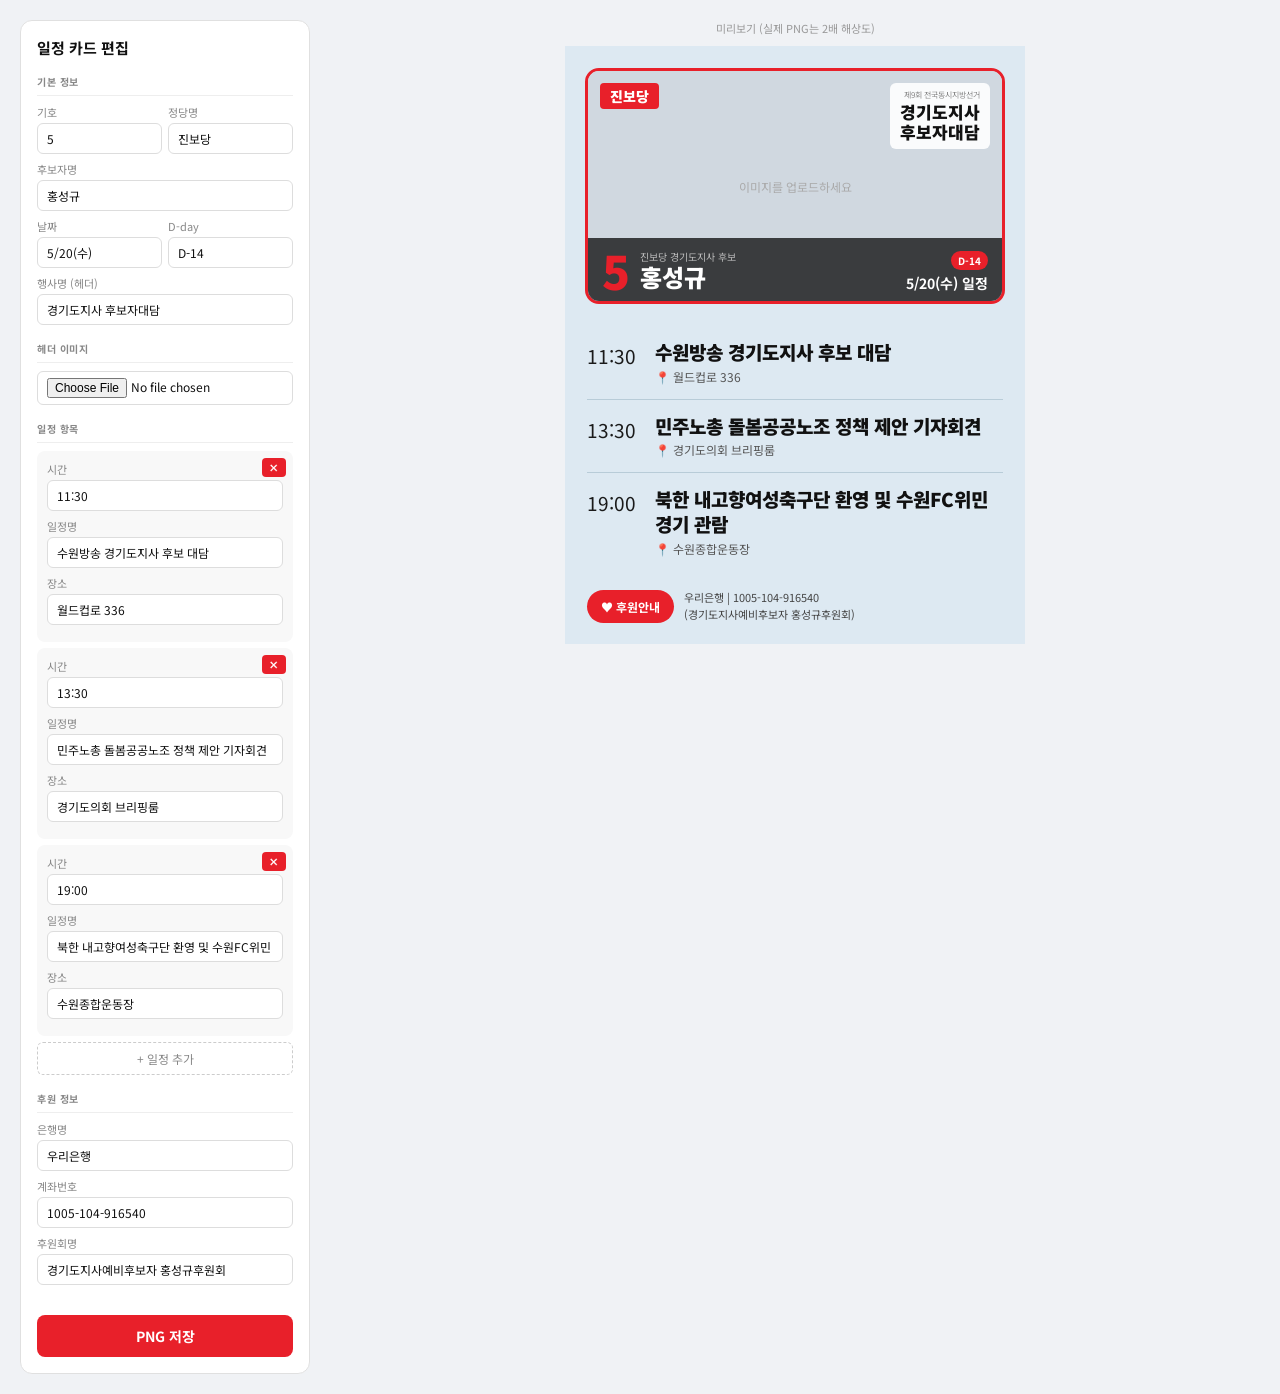
==== schedule/index.html @ 020f152f "schedule card project" ====
<!DOCTYPE html>
<html lang="ko">
<head>
  <meta charset="UTF-8">
  <meta name="viewport" content="width=device-width, initial-scale=1.0">
  <title>일정 카드 에디터</title>
  <link rel="stylesheet" href="style.css">
</head>
<body>

<div id="app">

  <!-- ── 폼 패널 ── -->
  <div id="form-panel">
    <h2>일정 카드 편집</h2>

    <div class="fsec">
      <h3>기본 정보</h3>
      <div class="row2">
        <div class="fg">
          <label>기호</label>
          <input id="f-num" type="text" value="5" oninput="updatePreview()">
        </div>
        <div class="fg">
          <label>정당명</label>
          <input id="f-pty" type="text" value="진보당" oninput="updatePreview()">
        </div>
      </div>
      <div class="fg">
        <label>후보자명</label>
        <input id="f-name" type="text" value="홍성규" oninput="updatePreview()">
      </div>
      <div class="row2">
        <div class="fg">
          <label>날짜</label>
          <input id="f-date" type="text" value="5/20(수)" oninput="updatePreview()">
        </div>
        <div class="fg">
          <label>D-day</label>
          <input id="f-dday" type="text" value="D-14" oninput="updatePreview()">
        </div>
      </div>
      <div class="fg">
        <label>행사명 (헤더)</label>
        <input id="f-evt" type="text" value="경기도지사 후보자대담" oninput="updatePreview()">
      </div>
    </div>

    <div class="fsec">
      <h3>헤더 이미지</h3>
      <div class="fg">
        <input type="file" id="f-img" accept="image/*" onchange="loadImage(this)">
      </div>
    </div>

    <div class="fsec">
      <h3>일정 항목</h3>
      <div id="schedule-inputs"></div>
      <button class="add-btn" onclick="addItem()">+ 일정 추가</button>
    </div>

    <div class="fsec">
      <h3>후원 정보</h3>
      <div class="fg">
        <label>은행명</label>
        <input id="f-bank" type="text" value="우리은행" oninput="updatePreview()">
      </div>
      <div class="fg">
        <label>계좌번호</label>
        <input id="f-acc" type="text" value="1005-104-916540" oninput="updatePreview()">
      </div>
      <div class="fg">
        <label>후원회명</label>
        <input id="f-org" type="text" value="경기도지사예비후보자 홍성규후원회" oninput="updatePreview()">
      </div>
    </div>

    <button class="export-btn" id="export-btn" onclick="exportPng()">PNG 저장</button>
  </div>

  <!-- ── 미리보기 패널 ── -->
  <div id="preview-panel">
    <p>미리보기 (실제 PNG는 2배 해상도)</p>

    <div id="schedule-card">

      <!-- 헤더 카드 -->
      <div class="header-card">
        <div class="header-wrap" id="header-wrap">
          <div class="header-placeholder" id="header-placeholder">이미지를 업로드하세요</div>
          <img id="header-img" src="" alt="후보 사진">
          <div class="party-badge" id="p-pty">진보당</div>
          <div class="event-badge">
            <div class="event-sub">제9회 전국동시지방선거</div>
            <div class="event-title" id="p-evt">경기도지사<br>후보자대담</div>
          </div>
          <div class="candidate-bar">
            <div class="candidate-number" id="p-num">5</div>
            <div class="candidate-info">
              <div class="candidate-party"><span id="p-pty2">진보당</span> 경기도지사 후보</div>
              <div class="candidate-name" id="p-name">홍성규</div>
            </div>
            <div class="date-info">
              <div><span class="d-badge" id="p-dday">D-14</span></div>
              <div class="date-text"><span id="p-date">5/20(수)</span> 일정</div>
            </div>
          </div>
        </div>
      </div>

      <!-- 일정 리스트 -->
      <div class="schedule-list" id="p-schedule"></div>

      <!-- 하단 후원 정보 -->
      <div class="card-footer">
        <span class="support-btn">♥ 후원안내</span>
        <span class="support-text" id="p-footer"></span>
      </div>

    </div>
  </div>
</div>

<script src="https://cdnjs.cloudflare.com/ajax/libs/html2canvas/1.4.1/html2canvas.min.js"></script>
<script>
  // ── 상태 ──
  const scheduleItems = [
    { time: '11:30', title: '수원방송 경기도지사 후보 대담', loc: '월드컵로 336' },
    { time: '13:30', title: '민주노총 돌봄공공노조 정책 제안 기자회견', loc: '경기도의회 브리핑룸' },
    { time: '19:00', title: '북한 내고향여성축구단 환영 및 수원FC위민 경기 관람', loc: '수원종합운동장' },
  ];

  // ── 일정 항목 폼 렌더링 ──
  function renderScheduleInputs() {
    const container = document.getElementById('schedule-inputs');
    container.innerHTML = scheduleItems.map((item, i) => `
      <div class="sif">
        <button class="remove-btn" onclick="removeItem(${i})">✕</button>
        <div class="fg">
          <label>시간</label>
          <input type="text" value="${item.time}" oninput="scheduleItems[${i}].time = this.value; updatePreview()">
        </div>
        <div class="fg">
          <label>일정명</label>
          <input type="text" value="${item.title}" oninput="scheduleItems[${i}].title = this.value; updatePreview()">
        </div>
        <div class="fg">
          <label>장소</label>
          <input type="text" value="${item.loc}" oninput="scheduleItems[${i}].loc = this.value; updatePreview()">
        </div>
      </div>
    `).join('');
  }

  function addItem() {
    scheduleItems.push({ time: '', title: '', loc: '' });
    renderScheduleInputs();
    updatePreview();
  }

  function removeItem(i) {
    scheduleItems.splice(i, 1);
    renderScheduleInputs();
    updatePreview();
  }

  // ── 미리보기 업데이트 ──
  function updatePreview() {
    const val = id => document.getElementById(id).value;

    document.getElementById('p-pty').textContent  = val('f-pty');
    document.getElementById('p-pty2').textContent = val('f-pty');
    document.getElementById('p-name').textContent = val('f-name');
    document.getElementById('p-num').textContent  = val('f-num');
    document.getElementById('p-date').textContent = val('f-date');
    document.getElementById('p-dday').textContent = val('f-dday');

    const evtWords = val('f-evt').trim().split(' ');
    const mid = Math.ceil(evtWords.length / 2);
    document.getElementById('p-evt').innerHTML =
      evtWords.slice(0, mid).join(' ') + '<br>' + evtWords.slice(mid).join(' ');

    document.getElementById('p-schedule').innerHTML = scheduleItems.map(item => `
      <div class="schedule-row">
        <div class="schedule-time">${item.time}</div>
        <div class="schedule-details">
          <div class="schedule-title">${item.title}</div>
          ${item.loc ? `<div class="schedule-location">&#x1F4CD; ${item.loc}</div>` : ''}
        </div>
      </div>
    `).join('');

    document.getElementById('p-footer').innerHTML =
      `${val('f-bank')} | ${val('f-acc')}<br>(${val('f-org')})`;
  }

  // ── 이미지 로드 ──
  function loadImage(input) {
    if (!input.files || !input.files[0]) return;
    const reader = new FileReader();
    reader.onload = e => {
      const img = document.getElementById('header-img');
      img.src = e.target.result;
      img.style.display = 'block';
      document.getElementById('header-placeholder').style.display = 'none';
    };
    reader.readAsDataURL(input.files[0]);
  }

  // ── PNG 내보내기 ──
  async function exportPng() {
    const btn = document.getElementById('export-btn');
    btn.textContent = '저장 중...';
    btn.disabled = true;

    try {
      const card = document.getElementById('schedule-card');
      const canvas = await html2canvas(card, {
        scale: 2,
        useCORS: true,
        allowTaint: true,
        backgroundColor: '#dde9f2',
      });
      const a = document.createElement('a');
      a.download = `일정카드_${document.getElementById('f-date').value || 'export'}.png`;
      a.href = canvas.toDataURL('image/png');
      a.click();
    } catch (e) {
      alert('저장 실패: ' + e.message);
    }

    btn.textContent = 'PNG 저장';
    btn.disabled = false;
  }

  // ── 초기화 ──
  renderScheduleInputs();
  updatePreview();
</script>

</body>
</html>
---- schedule/style.css ----
@import url('https://fonts.googleapis.com/css2?family=Noto+Sans+KR:wght@400;700;900&display=swap');

* {
  box-sizing: border-box;
  margin: 0;
  padding: 0;
}

body {
  font-family: 'Noto Sans KR', sans-serif;
  background: #f0f2f5;
  min-height: 100vh;
  padding: 20px;
}

/* ── 레이아웃 ── */

#app {
  display: flex;
  gap: 20px;
  align-items: flex-start;
}

/* ── 폼 패널 ── */

#form-panel {
  width: 290px;
  flex-shrink: 0;
  background: #fff;
  border: 1px solid #e0e0e0;
  border-radius: 12px;
  padding: 16px;
  font-size: 13px;
  position: sticky;
  top: 20px;
}

#form-panel h2 {
  font-size: 15px;
  font-weight: 700;
  margin-bottom: 16px;
  color: #111;
}

.fsec {
  margin-bottom: 16px;
}

.fsec h3 {
  font-size: 10px;
  font-weight: 700;
  color: #888;
  margin-bottom: 8px;
  letter-spacing: 0.6px;
  text-transform: uppercase;
  border-bottom: 1px solid #eee;
  padding-bottom: 6px;
}

.fg {
  margin-bottom: 7px;
}

.fg label {
  display: block;
  font-size: 11px;
  color: #888;
  margin-bottom: 3px;
}

.fg input {
  width: 100%;
  padding: 6px 9px;
  border: 1px solid #ddd;
  border-radius: 6px;
  font-size: 12px;
  font-family: inherit;
  color: #111;
  background: #fff;
  transition: border-color 0.15s;
}

.fg input:focus {
  outline: none;
  border-color: #e8202a;
}

.row2 {
  display: grid;
  grid-template-columns: 1fr 1fr;
  gap: 6px;
}

/* 일정 항목 폼 */

.sif {
  background: #f8f8f8;
  border-radius: 8px;
  padding: 10px;
  margin-bottom: 6px;
  position: relative;
}

.remove-btn {
  position: absolute;
  top: 7px;
  right: 7px;
  background: #e8202a;
  color: #fff;
  border: none;
  border-radius: 4px;
  padding: 2px 7px;
  font-size: 10px;
  cursor: pointer;
  font-family: inherit;
}

.add-btn {
  width: 100%;
  padding: 7px;
  background: transparent;
  border: 1px dashed #ccc;
  border-radius: 6px;
  cursor: pointer;
  font-size: 12px;
  color: #888;
  font-family: inherit;
  transition: background 0.15s;
}

.add-btn:hover {
  background: #f0f0f0;
}

.export-btn {
  width: 100%;
  padding: 11px;
  background: #e8202a;
  color: #fff;
  border: none;
  border-radius: 8px;
  font-size: 14px;
  font-weight: 700;
  cursor: pointer;
  margin-top: 14px;
  font-family: inherit;
  transition: background 0.15s;
}

.export-btn:hover {
  background: #c41a20;
}

.export-btn:disabled {
  background: #aaa;
  cursor: not-allowed;
}

/* ── 미리보기 패널 ── */

#preview-panel {
  flex: 1;
  display: flex;
  flex-direction: column;
  align-items: center;
  gap: 10px;
}

#preview-panel > p {
  font-size: 11px;
  color: #999;
}

/* ── 카드 본체 ── */

#schedule-card {
  background: #dde9f2;
  width: 460px;
  padding: 22px 20px 20px;
  font-family: 'Noto Sans KR', sans-serif;
}

/* 헤더 카드 */

.header-card {
  border: 3px solid #e8202a;
  border-radius: 14px;
  overflow: hidden;
  margin-bottom: 22px;
}

.header-wrap {
  position: relative;
  width: 100%;
  height: 230px;
  background: #ccc;
  overflow: hidden;
}

.header-wrap img {
  position: absolute;
  top: 0;
  left: 0;
  width: 100%;
  height: 100%;
  object-fit: cover;
  display: none;
}

.header-placeholder {
  width: 100%;
  height: 100%;
  background: #d0d8e0;
  display: flex;
  align-items: center;
  justify-content: center;
  color: #aaa;
  font-size: 12px;
}

.party-badge {
  position: absolute;
  top: 12px;
  left: 12px;
  background: #e8202a;
  color: #fff;
  font-size: 14px;
  font-weight: 900;
  padding: 3px 10px;
  border-radius: 4px;
}

.event-badge {
  position: absolute;
  top: 12px;
  right: 12px;
  background: rgba(255, 255, 255, 0.9);
  text-align: right;
  padding: 6px 10px;
  border-radius: 6px;
}

.event-badge .event-sub {
  font-size: 8px;
  color: #888;
  margin-bottom: 2px;
}

.event-badge .event-title {
  font-size: 17px;
  font-weight: 900;
  color: #111;
  line-height: 1.2;
}

.candidate-bar {
  position: absolute;
  bottom: 0;
  left: 0;
  right: 0;
  background: rgba(0, 0, 0, 0.72);
  padding: 8px 14px;
  display: flex;
  align-items: center;
  gap: 10px;
}

.candidate-number {
  font-size: 46px;
  font-weight: 900;
  color: #e8202a;
  line-height: 1;
}

.candidate-info {
  flex: 1;
  color: #fff;
}

.candidate-party {
  font-size: 10px;
  color: #bbb;
}

.candidate-name {
  font-size: 24px;
  font-weight: 900;
  line-height: 1.1;
}

.date-info {
  text-align: right;
  color: #fff;
}

.d-badge {
  display: inline-block;
  background: #e8202a;
  color: #fff;
  font-size: 10px;
  font-weight: 700;
  padding: 2px 7px;
  border-radius: 20px;
  margin-bottom: 3px;
}

.date-text {
  font-size: 14px;
  font-weight: 700;
}

/* 일정 리스트 */

.schedule-list {
  padding: 0 2px;
}

.schedule-row {
  display: flex;
  gap: 16px;
  align-items: flex-start;
  padding: 14px 0;
  border-bottom: 1px solid #b8ccd8;
}

.schedule-row:last-child {
  border-bottom: none;
}

.schedule-time {
  font-size: 19px;
  font-weight: 400;
  color: #1a1a1a;
  min-width: 52px;
  flex-shrink: 0;
  padding-top: 2px;
}

.schedule-details {
  flex: 1;
}

.schedule-title {
  font-size: 19px;
  font-weight: 900;
  color: #111;
  line-height: 1.3;
  margin-bottom: 3px;
}

.schedule-location {
  font-size: 12px;
  color: #555;
  display: flex;
  align-items: center;
  gap: 3px;
}

/* 하단 후원 정보 */

.card-footer {
  margin-top: 18px;
  display: flex;
  align-items: center;
  gap: 10px;
  padding: 0 2px;
}

.support-btn {
  background: #e8202a;
  color: #fff;
  font-size: 12px;
  font-weight: 700;
  padding: 8px 14px;
  border-radius: 24px;
  white-space: nowrap;
  flex-shrink: 0;
}

.support-text {
  font-size: 11px;
  color: #444;
  line-height: 1.6;
}
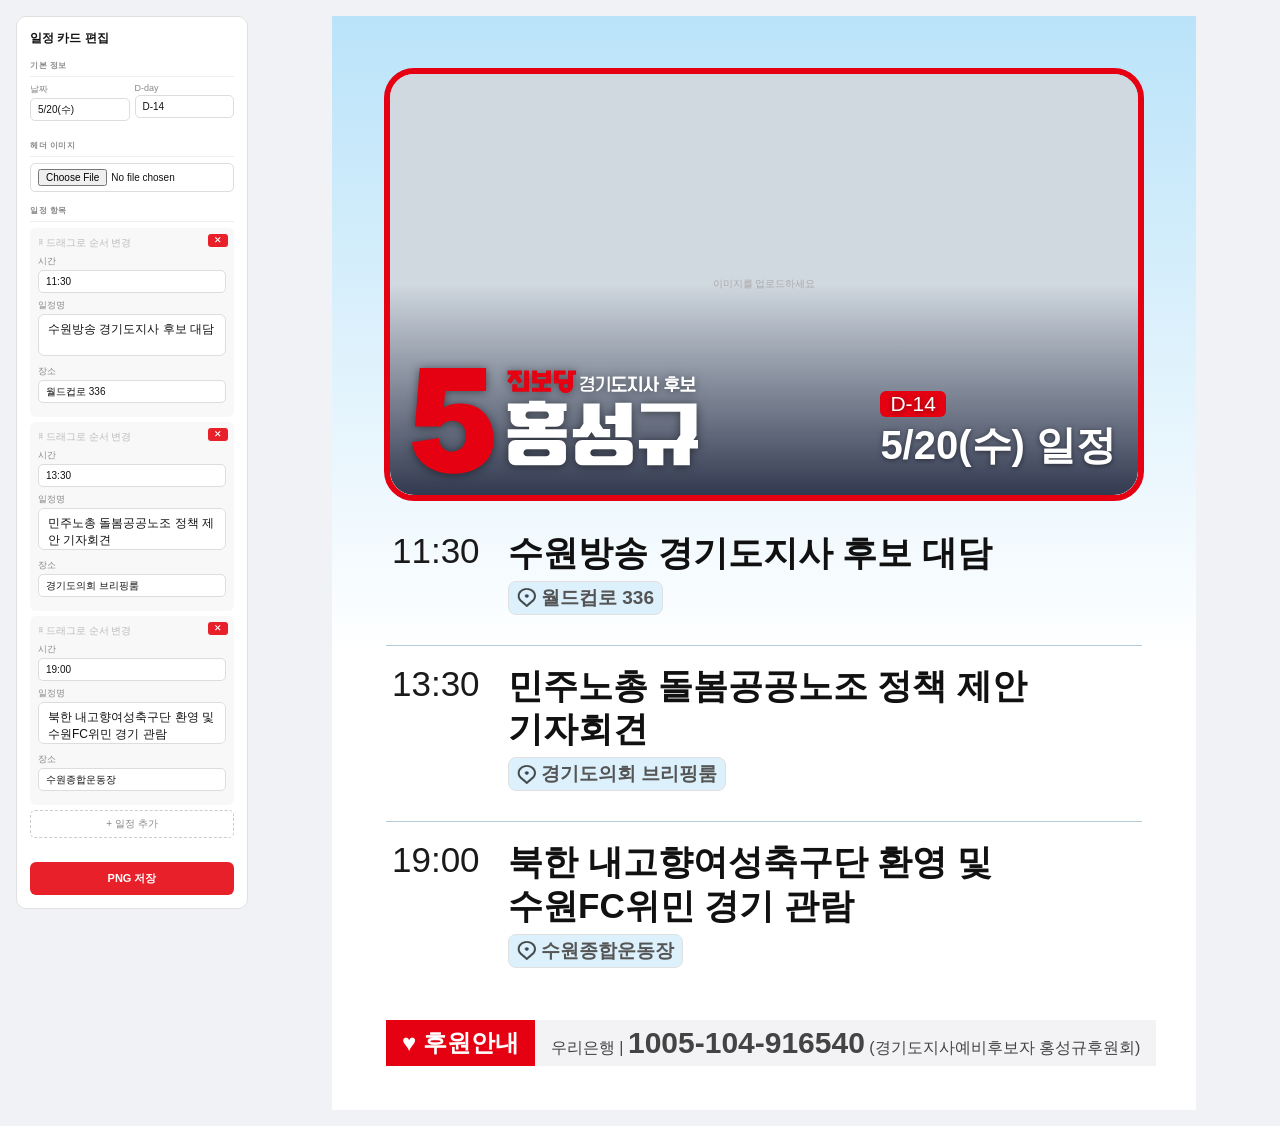
==== commit 1904453d: "수정" ====
--- a/schedule/index.html
+++ b/schedule/index.html
@@ -4,6 +4,7 @@
   <meta charset="UTF-8">
   <meta name="viewport" content="width=device-width, initial-scale=1.0">
   <title>일정 카드 에디터</title>
+  <link rel="stylesheet" as="style" crossorigin href="https://cdn.jsdelivr.net/gh/orioncactus/pretendard@v1.3.9/dist/web/static/pretendard-dynamic-subset.min.css">
   <link rel="stylesheet" href="style.css">
 </head>
 <body>
@@ -18,20 +19,6 @@
       <h3>기본 정보</h3>
       <div class="row2">
         <div class="fg">
-          <label>기호</label>
-          <input id="f-num" type="text" value="5" oninput="updatePreview()">
-        </div>
-        <div class="fg">
-          <label>정당명</label>
-          <input id="f-pty" type="text" value="진보당" oninput="updatePreview()">
-        </div>
-      </div>
-      <div class="fg">
-        <label>후보자명</label>
-        <input id="f-name" type="text" value="홍성규" oninput="updatePreview()">
-      </div>
-      <div class="row2">
-        <div class="fg">
           <label>날짜</label>
           <input id="f-date" type="text" value="5/20(수)" oninput="updatePreview()">
         </div>
@@ -39,10 +26,6 @@
           <label>D-day</label>
           <input id="f-dday" type="text" value="D-14" oninput="updatePreview()">
         </div>
-      </div>
-      <div class="fg">
-        <label>행사명 (헤더)</label>
-        <input id="f-evt" type="text" value="경기도지사 후보자대담" oninput="updatePreview()">
       </div>
     </div>
 
@@ -59,28 +42,11 @@
       <button class="add-btn" onclick="addItem()">+ 일정 추가</button>
     </div>
 
-    <div class="fsec">
-      <h3>후원 정보</h3>
-      <div class="fg">
-        <label>은행명</label>
-        <input id="f-bank" type="text" value="우리은행" oninput="updatePreview()">
-      </div>
-      <div class="fg">
-        <label>계좌번호</label>
-        <input id="f-acc" type="text" value="1005-104-916540" oninput="updatePreview()">
-      </div>
-      <div class="fg">
-        <label>후원회명</label>
-        <input id="f-org" type="text" value="경기도지사예비후보자 홍성규후원회" oninput="updatePreview()">
-      </div>
-    </div>
-
     <button class="export-btn" id="export-btn" onclick="exportPng()">PNG 저장</button>
   </div>
 
   <!-- ── 미리보기 패널 ── -->
   <div id="preview-panel">
-    <p>미리보기 (실제 PNG는 2배 해상도)</p>
 
     <div id="schedule-card">
 
@@ -89,17 +55,32 @@
         <div class="header-wrap" id="header-wrap">
           <div class="header-placeholder" id="header-placeholder">이미지를 업로드하세요</div>
           <img id="header-img" src="" alt="후보 사진">
-          <div class="party-badge" id="p-pty">진보당</div>
-          <div class="event-badge">
-            <div class="event-sub">제9회 전국동시지방선거</div>
-            <div class="event-title" id="p-evt">경기도지사<br>후보자대담</div>
-          </div>
           <div class="candidate-bar">
-            <div class="candidate-number" id="p-num">5</div>
-            <div class="candidate-info">
-              <div class="candidate-party"><span id="p-pty2">진보당</span> 경기도지사 후보</div>
-              <div class="candidate-name" id="p-name">홍성규</div>
-            </div>
+            <svg class="signature-svg" xmlns="http://www.w3.org/2000/svg" viewBox="0 0 356.83 132.05">
+              <defs>
+                <style>
+                  .cls-1 { fill: #fff; }
+                  .cls-2 { fill: #e50012; }
+                </style>
+              </defs>
+              <g>
+                <path class="cls-1" d="M250.59,10.98h15.72v2.06h-13.19v7.53h13.31v2.04h-15.84v-11.63ZM257.14,27.12v-3.71h2.52v3.71h7.96v2.06h-18.47v-2.06h7.98Z"/>
+    <path class="cls-1" d="M284.1,10.72h2.5v18.87h-2.5V10.72ZM279.68,29.16c-.91-.61-1.77-1.35-2.58-2.22-.81-.87-1.47-1.83-1.99-2.89-.54,1.07-1.24,2.07-2.08,3-.84.93-1.73,1.7-2.67,2.31l-1.49-1.67c1.56-.98,2.78-2.17,3.66-3.57.88-1.4,1.31-2.97,1.31-4.69v-6.37h-4.03v-2.08h10.61v2.08h-4.03v6.37c0,1.76.4,3.31,1.21,4.62.81,1.32,1.99,2.46,3.56,3.44l-1.49,1.67Z"/>
+    <path class="cls-1" d="M308.02,20.2h-2.89v9.39h-2.5V10.72h2.5v7.41h2.89v2.08ZM299.43,29.16c-.91-.61-1.77-1.35-2.58-2.22-.81-.87-1.47-1.83-1.99-2.89-.54,1.07-1.24,2.07-2.08,3-.84.93-1.73,1.7-2.67,2.31l-1.49-1.67c1.56-.98,2.78-2.17,3.66-3.57.87-1.4,1.31-2.97,1.31-4.69v-8.55h2.55v8.55c0,1.76.4,3.31,1.21,4.62.81,1.32,1.99,2.46,3.55,3.44l-1.48,1.67Z"/>
+    <path class="cls-1" d="M328.36,12.59h-7.98v-2.02h7.98v2.02ZM319.63,19.67c0,.41.14.72.43.93s.85.32,1.69.32h5.25c.83,0,1.39-.1,1.68-.31.29-.2.44-.52.44-.94s-.15-.73-.44-.94c-.29-.2-.85-.31-1.68-.31h-5.25c-.84,0-1.4.1-1.69.31-.29.21-.43.52-.43.93M321.38,22.93c-1.44,0-2.5-.25-3.19-.76-.69-.51-1.03-1.34-1.03-2.49s.34-1.99,1.03-2.5c.68-.51,1.75-.76,3.19-.76h5.99c1.44,0,2.5.25,3.19.76.68.51,1.03,1.34,1.03,2.5s-.34,1.98-1.03,2.49c-.68.51-1.75.76-3.19.76h-5.99ZM332.63,15.5h-16.53v-2.01h16.53v2.01ZM315.13,25.98v-2.06h18.42v2.06h-7.98v3.91h-2.52v-3.91h-7.92Z"/>
+    <path class="cls-1" d="M339.03,20.55h10.61v-3.52h-10.61v3.52ZM339.03,10.96v4.01h10.61v-4.01h2.5v11.65h-15.64v-11.65h2.52ZM343.06,27.12v-3.71h2.52v3.71h7.96v2.06h-18.47v-2.06h7.98Z"/>
+    <path class="cls-1" d="M183.4,89.99c4.81,0,8.7,3.9,8.7,8.7v14.05c0,4.81-3.9,8.7-8.7,8.7h-54.38c-4.81,0-8.7-3.9-8.7-8.7v-14.05c0-4.8,3.9-8.7,8.7-8.7h54.38ZM171.83,105.72c0-2.47-2-4.47-4.47-4.47h-23.77c-2.47,0-4.47,2-4.47,4.47s2,4.47,4.47,4.47h23.77c2.47,0,4.47-2,4.47-4.47M166.34,76.55h26.67v10.38h-73.59v-10.38h26.67v-3.13h-12.96c-5.58,0-10.1-4.2-10.1-9.38v-8.98c0-.44.04-.87.11-1.29h-3.55v-9.56h26.51v-3.21h20.25v3.21h26.51v9.56h-3.55c.06.42.11.85.11,1.29v8.98c0,5.18-4.52,9.38-10.1,9.38h-12.96v3.13ZM141.58,58.82c0,2.47,2,4.47,4.47,4.47h20.33c2.47,0,4.47-2,4.47-4.47s-2-4.47-4.47-4.47h-20.33c-2.47,0-4.47,2-4.47,4.47M266.79,89.99c4.81,0,8.7,3.9,8.7,8.7v14.05c0,4.81-3.9,8.7-8.7,8.7h-54.38c-4.81,0-8.7-3.9-8.7-8.7v-14.05c0-4.8,3.9-8.7,8.7-8.7h54.38ZM255.22,105.72c0-2.47-2-4.47-4.47-4.47h-23.78c-2.47,0-4.47,2-4.47,4.47s2,4.47,4.47,4.47h23.78c2.47,0,4.47-2,4.47-4.47M351.23,89.96l3.79-5.68v-40.06h-69.22v10.38h48.95v28.85l-4.53,6.5h-47.05v10.38h10.22v21.11h20.27v-21.11h12.69v21.11h20.27v-21.11h10.22v-10.38h-5.6ZM223.99,79.85l4.61,6.5h18.62v-10.38h-8.57l-4.53-6.5v-25.27h-20.27v25.27l-4.53,6.5h-8.57v10.38h18.62l4.61-6.5ZM253.74,69.88h-12.44v-10.38h12.44v-16.19h20.27v43.05h-20.27v-16.48Z"/>
+    <path class="cls-2" d="M92.4,28.65V0H9.61L3.67,72.93h32.49c2.1-3.45,8.03-7.08,13.62-7.08,10.48,0,17.29,6.42,17.29,18.77,0,13.17-7.33,19.76-17.29,19.76-10.66,0-15.55-8.24-16.07-17.12L0,92.69c2.79,23.21,23.75,38.85,49.26,39.35,30.74.49,52.75-15.48,52.75-42.48,0-23.71-12.75-40.01-30.22-43.96-12.58-2.63-23.76-1.65-32.14,3.62l1.75-20.58h51.01Z"/>
+    <path class="cls-1" d="M226.75,10.72v10.99h-2.5v-2.85h-4.09v-2.08h4.09v-1.77h-3.68v-2.08h3.68v-2.22h2.5ZM212.98,25.96c0,.49.15.88.45,1.17.3.29.87.44,1.71.44h7.37c.83,0,1.4-.15,1.7-.44.3-.29.46-.68.46-1.17s-.15-.87-.46-1.14c-.31-.27-.87-.41-1.7-.41h-7.37c-.84,0-1.41.14-1.71.41-.3.27-.45.65-.45,1.14M214.73,29.59c-1.44,0-2.5-.3-3.19-.89-.69-.59-1.03-1.5-1.03-2.74s.34-2.14,1.03-2.71c.68-.57,1.75-.86,3.19-.86h8.18c1.44,0,2.5.28,3.18.86.68.57,1.03,1.47,1.03,2.71s-.34,2.15-1.03,2.74c-.68.59-1.75.89-3.18.89h-8.18ZM219.46,12.24c0,1.1-.21,2.12-.62,3.07-.42.95-1,1.82-1.76,2.6-.76.78-1.68,1.47-2.76,2.08-1.08.6-2.28,1.12-3.59,1.54l-1.18-1.89c.91-.27,1.79-.62,2.63-1.06.85-.43,1.6-.93,2.26-1.49.66-.56,1.2-1.19,1.62-1.87.42-.68.67-1.42.73-2.19h-6.54v-2.06h9.2v1.28Z"/>
+    <path class="cls-1" d="M244.2,10.72h2.5v18.87h-2.5V10.72ZM239.37,15.52c0,1.78-.21,3.36-.61,4.76-.41,1.4-.99,2.65-1.74,3.76-.75,1.1-1.66,2.08-2.74,2.92-1.07.84-2.28,1.59-3.62,2.24l-1.24-1.81c1.04-.5,2.02-1.1,2.92-1.8.9-.7,1.68-1.51,2.34-2.43.66-.92,1.18-1.97,1.56-3.14.38-1.17.57-2.48.57-3.93v-3.06h-6.76v-2.06h9.33v4.54Z"/>
+    <path class="cls-1" d="M250.59,10.98h15.72v2.06h-13.19v7.53h13.31v2.04h-15.84v-11.63ZM257.14,27.12v-3.71h2.52v3.71h7.96v2.06h-18.47v-2.06h7.98Z"/>
+    <path class="cls-1" d="M284.1,10.72h2.5v18.87h-2.5V10.72ZM279.68,29.16c-.91-.61-1.77-1.35-2.58-2.22-.81-.87-1.47-1.83-1.99-2.89-.54,1.07-1.24,2.07-2.08,3-.84.93-1.73,1.7-2.67,2.31l-1.49-1.67c1.56-.98,2.78-2.17,3.66-3.57.88-1.4,1.31-2.97,1.31-4.69v-6.37h-4.03v-2.08h10.61v2.08h-4.03v6.37c0,1.76.4,3.31,1.21,4.62.81,1.32,1.99,2.46,3.56,3.44l-1.49,1.67Z"/>
+    <path class="cls-1" d="M308.02,20.2h-2.89v9.39h-2.5V10.72h2.5v7.41h2.89v2.08ZM299.43,29.16c-.91-.61-1.77-1.35-2.58-2.22-.81-.87-1.47-1.83-1.99-2.89-.54,1.07-1.24,2.07-2.08,3-.84.93-1.73,1.7-2.67,2.31l-1.49-1.67c1.56-.98,2.78-2.17,3.66-3.57.87-1.4,1.31-2.97,1.31-4.69v-8.55h2.55v8.55c0,1.76.4,3.31,1.21,4.62.81,1.32,1.99,2.46,3.55,3.44l-1.48,1.67Z"/>
+    <path class="cls-1" d="M328.36,12.59h-7.98v-2.02h7.98v2.02ZM319.63,19.67c0,.41.14.72.43.93s.85.32,1.69.32h5.25c.83,0,1.39-.1,1.68-.31.29-.2.44-.52.44-.94s-.15-.73-.44-.94c-.29-.2-.85-.31-1.68-.31h-5.25c-.84,0-1.4.1-1.69.31-.29.21-.43.52-.43.93M321.38,22.93c-1.44,0-2.5-.25-3.19-.76-.69-.51-1.03-1.34-1.03-2.49s.34-1.99,1.03-2.5c.68-.51,1.75-.76,3.19-.76h5.99c1.44,0,2.5.25,3.19.76.68.51,1.03,1.34,1.03,2.5s-.34,1.98-1.03,2.49c-.68.51-1.75.76-3.19.76h-5.99ZM332.63,15.5h-16.53v-2.01h16.53v2.01ZM315.13,25.98v-2.06h18.42v2.06h-7.98v3.91h-2.52v-3.91h-7.92Z"/>
+    <path class="cls-1" d="M339.03,20.55h10.61v-3.52h-10.61v3.52ZM339.03,10.96v4.01h10.61v-4.01h2.5v11.65h-15.64v-11.65h2.52ZM343.06,27.12v-3.71h2.52v3.71h7.96v2.06h-18.47v-2.06h7.98Z"/>
+    <path class="cls-2" d="M132.86,19.54l4.84-2.99-5.29-8.19h4.8V3.14h-18.16v5.23h4.8l-5.29,8.19,4.84,3.14,4.74-6.92,4.74,6.77ZM204.71,3.14v5.23h-3.87v13.97c0,4.85-4.01,8.8-8.95,8.8s-8.95-3.95-8.95-8.8c0-1.02.18-2,.51-2.9h-6.37V3.14h14.58v5.23h-8.4v5.54h11.41V3.14h10.04ZM191.9,25.06c1.53,0,2.77-1.22,2.77-2.73s-1.24-2.73-2.77-2.73-2.77,1.22-2.77,2.73,1.24,2.73,2.77,2.73M164.75,24.49h8.86v5.23h-23.9v-5.23h8.86v-5.06h-8.62V3.14h6.18v3.02h11.06v-3.02h6.18v16.29h-8.62v5.06ZM156.13,14.05h11.06v-2.85h-11.06v2.85ZM139.88,3.14h6.18v26.58h-21.01v-9.4h6.18v4.18h8.65V3.14Z"/>
+              </g>
+            </svg>
             <div class="date-info">
               <div><span class="d-badge" id="p-dday">D-14</span></div>
               <div class="date-text"><span id="p-date">5/20(수)</span> 일정</div>
@@ -113,8 +94,12 @@
 
       <!-- 하단 후원 정보 -->
       <div class="card-footer">
-        <span class="support-btn">♥ 후원안내</span>
-        <span class="support-text" id="p-footer"></span>
+        <div class="support-btn">
+          <p>♥ 후원안내</p>
+        </div>
+        <div class="support-text">
+          <p><span class="bank">우리은행 | </span>1005-104-916540<span class="bank"> (경기도지사예비후보자 홍성규후원회)</span></p>
+        </div>
       </div>
 
     </div>
@@ -131,10 +116,13 @@
   ];
 
   // ── 일정 항목 폼 렌더링 ──
+  let dragSrcIndex = null;
+
   function renderScheduleInputs() {
     const container = document.getElementById('schedule-inputs');
     container.innerHTML = scheduleItems.map((item, i) => `
-      <div class="sif">
+      <div class="sif" draggable="true" data-index="${i}" style="cursor: grab;">
+        <div style="font-size:10px; color:#bbb; margin-bottom:5px; user-select:none;">⠿ 드래그로 순서 변경</div>
         <button class="remove-btn" onclick="removeItem(${i})">✕</button>
         <div class="fg">
           <label>시간</label>
@@ -142,7 +130,7 @@
         </div>
         <div class="fg">
           <label>일정명</label>
-          <input type="text" value="${item.title}" oninput="scheduleItems[${i}].title = this.value; updatePreview()">
+          <textarea rows="2" oninput="scheduleItems[${i}].title = this.value; updatePreview()" style="width:100%; padding:6px 9px; border:1px solid #ddd; border-radius:6px; font-size:12px; font-family:inherit; color:#111; resize:none;">${item.title}</textarea>
         </div>
         <div class="fg">
           <label>장소</label>
@@ -150,6 +138,34 @@
         </div>
       </div>
     `).join('');
+
+    container.querySelectorAll('.sif').forEach(el => {
+      el.addEventListener('dragstart', e => {
+        dragSrcIndex = parseInt(el.dataset.index);
+        el.style.opacity = '0.4';
+      });
+      el.addEventListener('dragend', () => {
+        el.style.opacity = '1';
+      });
+      el.addEventListener('dragover', e => {
+        e.preventDefault();
+        el.style.outline = '2px dashed #e8202a';
+      });
+      el.addEventListener('dragleave', () => {
+        el.style.outline = '';
+      });
+      el.addEventListener('drop', e => {
+        e.preventDefault();
+        el.style.outline = '';
+        const targetIndex = parseInt(el.dataset.index);
+        if (dragSrcIndex === null || dragSrcIndex === targetIndex) return;
+        const [moved] = scheduleItems.splice(dragSrcIndex, 1);
+        scheduleItems.splice(targetIndex, 0, moved);
+        dragSrcIndex = null;
+        renderScheduleInputs();
+        updatePreview();
+      });
+    });
   }
 
   function addItem() {
@@ -168,30 +184,18 @@
   function updatePreview() {
     const val = id => document.getElementById(id).value;
 
-    document.getElementById('p-pty').textContent  = val('f-pty');
-    document.getElementById('p-pty2').textContent = val('f-pty');
-    document.getElementById('p-name').textContent = val('f-name');
-    document.getElementById('p-num').textContent  = val('f-num');
     document.getElementById('p-date').textContent = val('f-date');
     document.getElementById('p-dday').textContent = val('f-dday');
-
-    const evtWords = val('f-evt').trim().split(' ');
-    const mid = Math.ceil(evtWords.length / 2);
-    document.getElementById('p-evt').innerHTML =
-      evtWords.slice(0, mid).join(' ') + '<br>' + evtWords.slice(mid).join(' ');
 
     document.getElementById('p-schedule').innerHTML = scheduleItems.map(item => `
       <div class="schedule-row">
         <div class="schedule-time">${item.time}</div>
         <div class="schedule-details">
-          <div class="schedule-title">${item.title}</div>
-          ${item.loc ? `<div class="schedule-location">&#x1F4CD; ${item.loc}</div>` : ''}
+          <div class="schedule-title">${item.title.replace(/\n/g, '<br>')}</div>
+          ${item.loc ? `<div class="schedule-location"><img src="location.png" style="width:1em;height:1em;flex-shrink:0;"> ${item.loc}</div>` : ''}
         </div>
       </div>
     `).join('');
-
-    document.getElementById('p-footer').innerHTML =
-      `${val('f-bank')} | ${val('f-acc')}<br>(${val('f-org')})`;
   }
 
   // ── 이미지 로드 ──
@@ -239,4 +243,4 @@
 </script>
 
 </body>
-</html>
+</html>
--- a/schedule/style.css
+++ b/schedule/style.css
@@ -1,5 +1,3 @@
-@import url('https://fonts.googleapis.com/css2?family=Noto+Sans+KR:wght@400;700;900&display=swap');
-
 * {
   box-sizing: border-box;
   margin: 0;
@@ -7,73 +5,73 @@
 }
 
 body {
-  font-family: 'Noto Sans KR', sans-serif;
+  font-family: 'Pretendard', sans-serif;
   background: #f0f2f5;
   min-height: 100vh;
-  padding: 20px;
+  padding: 16px;
 }
 
 /* ── 레이아웃 ── */
 
 #app {
   display: flex;
-  gap: 20px;
+  gap: 16px;
   align-items: flex-start;
 }
 
 /* ── 폼 패널 ── */
 
 #form-panel {
-  width: 290px;
+  width: 232px;
   flex-shrink: 0;
   background: #fff;
   border: 1px solid #e0e0e0;
-  border-radius: 12px;
-  padding: 16px;
+  border-radius: 10px;
+  padding: 13px;
   font-size: 13px;
   position: sticky;
-  top: 20px;
+  top: 16px;
 }
 
 #form-panel h2 {
-  font-size: 15px;
+  font-size: 12px;
   font-weight: 700;
-  margin-bottom: 16px;
+  margin-bottom: 13px;
   color: #111;
 }
 
 .fsec {
-  margin-bottom: 16px;
+  margin-bottom: 13px;
 }
 
 .fsec h3 {
-  font-size: 10px;
+  font-size: 8px;
   font-weight: 700;
   color: #888;
-  margin-bottom: 8px;
-  letter-spacing: 0.6px;
+  margin-bottom: 6px;
+  letter-spacing: 0.5px;
   text-transform: uppercase;
   border-bottom: 1px solid #eee;
-  padding-bottom: 6px;
+  padding-bottom: 5px;
 }
 
 .fg {
-  margin-bottom: 7px;
+  margin-bottom: 6px;
 }
 
 .fg label {
   display: block;
-  font-size: 11px;
+  font-size: 9px;
   color: #888;
-  margin-bottom: 3px;
+  margin-bottom: 2px;
 }
 
 .fg input {
   width: 100%;
-  padding: 6px 9px;
+  padding: 5px 7px;
   border: 1px solid #ddd;
-  border-radius: 6px;
-  font-size: 12px;
+  border-radius: 5px;
+  font-size: 10px;
   font-family: inherit;
   color: #111;
   background: #fff;
@@ -88,41 +86,41 @@
 .row2 {
   display: grid;
   grid-template-columns: 1fr 1fr;
-  gap: 6px;
+  gap: 5px;
 }
 
 /* 일정 항목 폼 */
 
 .sif {
   background: #f8f8f8;
-  border-radius: 8px;
-  padding: 10px;
-  margin-bottom: 6px;
+  border-radius: 6px;
+  padding: 8px;
+  margin-bottom: 5px;
   position: relative;
 }
 
 .remove-btn {
   position: absolute;
-  top: 7px;
-  right: 7px;
+  top: 6px;
+  right: 6px;
   background: #e8202a;
   color: #fff;
   border: none;
-  border-radius: 4px;
-  padding: 2px 7px;
-  font-size: 10px;
+  border-radius: 3px;
+  padding: 2px 6px;
+  font-size: 8px;
   cursor: pointer;
   font-family: inherit;
 }
 
 .add-btn {
   width: 100%;
-  padding: 7px;
+  padding: 6px;
   background: transparent;
   border: 1px dashed #ccc;
-  border-radius: 6px;
+  border-radius: 5px;
   cursor: pointer;
-  font-size: 12px;
+  font-size: 10px;
   color: #888;
   font-family: inherit;
   transition: background 0.15s;
@@ -134,15 +132,15 @@
 
 .export-btn {
   width: 100%;
-  padding: 11px;
+  padding: 9px;
   background: #e8202a;
   color: #fff;
   border: none;
-  border-radius: 8px;
-  font-size: 14px;
+  border-radius: 6px;
+  font-size: 11px;
   font-weight: 700;
   cursor: pointer;
-  margin-top: 14px;
+  margin-top: 11px;
   font-family: inherit;
   transition: background 0.15s;
 }
@@ -163,41 +161,43 @@
   display: flex;
   flex-direction: column;
   align-items: center;
-  gap: 10px;
+  gap: 8px;
 }
 
 #preview-panel > p {
-  font-size: 11px;
+  font-size: 9px;
   color: #999;
 }
 
 /* ── 카드 본체 ── */
 
 #schedule-card {
-  background: #dde9f2;
-  width: 460px;
-  padding: 22px 20px 20px;
-  font-family: 'Noto Sans KR', sans-serif;
+  background: linear-gradient(180deg, #bae3f9 0px, #fff 640px);
+  width: 864px;
+  aspect-ratio: 4/5;
+  padding: 52px 52px 44px 52px;
+  display: flex;
+  flex-direction: column;
 }
 
 /* 헤더 카드 */
 
 .header-card {
-  border: 3px solid #e8202a;
-  border-radius: 14px;
+  border: 6px solid #e50012;
+  border-radius: 30px;
   overflow: hidden;
-  margin-bottom: 22px;
+  margin-bottom: 12px;
 }
 
 .header-wrap {
   position: relative;
   width: 100%;
-  height: 230px;
+  aspect-ratio: 16/9;
   background: #ccc;
   overflow: hidden;
 }
 
-.header-wrap img {
+.header-wrap #header-img {
   position: absolute;
   top: 0;
   left: 0;
@@ -215,111 +215,90 @@
   align-items: center;
   justify-content: center;
   color: #aaa;
-  font-size: 12px;
-}
-
-.party-badge {
-  position: absolute;
-  top: 12px;
-  left: 12px;
-  background: #e8202a;
-  color: #fff;
-  font-size: 14px;
-  font-weight: 900;
-  padding: 3px 10px;
-  border-radius: 4px;
-}
-
-.event-badge {
-  position: absolute;
-  top: 12px;
-  right: 12px;
-  background: rgba(255, 255, 255, 0.9);
-  text-align: right;
-  padding: 6px 10px;
-  border-radius: 6px;
-}
-
-.event-badge .event-sub {
-  font-size: 8px;
-  color: #888;
-  margin-bottom: 2px;
-}
-
-.event-badge .event-title {
-  font-size: 17px;
-  font-weight: 900;
-  color: #111;
-  line-height: 1.2;
-}
-
-.candidate-bar {
+  font-size: 10px;
+}
+
+.header-wrap::after {
+  content: '';
   position: absolute;
   bottom: 0;
   left: 0;
   right: 0;
-  background: rgba(0, 0, 0, 0.72);
-  padding: 8px 14px;
-  display: flex;
-  align-items: center;
-  gap: 10px;
-}
-
-.candidate-number {
-  font-size: 46px;
+  height: 50%;
+  background: linear-gradient(to top, rgba(13, 21, 50, 0.8) 0%, rgba(13, 21, 50, 0) 100%);
+  mix-blend-mode: multiply;
+  pointer-events: none;
+}
+
+.party-badge {
+  position: absolute;
+  top: 10px;
+  left: 10px;
+  background: #e8202a;
+  color: #fff;
+  font-size: 11px;
   font-weight: 900;
-  color: #e8202a;
-  line-height: 1;
-}
-
-.candidate-info {
-  flex: 1;
-  color: #fff;
-}
-
-.candidate-party {
-  font-size: 10px;
-  color: #bbb;
-}
-
-.candidate-name {
-  font-size: 24px;
-  font-weight: 900;
-  line-height: 1.1;
+  padding: 2px 8px;
+  border-radius: 3px;
+}
+
+.candidate-bar {
+  z-index: 1;
+  position: absolute;
+  bottom: 0;
+  left: 0;
+  right: 0;
+  height: 50%;
+  padding: 21px 22px;
+  display: flex;
+  align-items: flex-end;
+  gap: 8px;
+  justify-content: space-between;
+}
+
+.signature-svg {
+  width: 286px;
+  height: auto;
+  filter: drop-shadow(0 1px 5px rgba(0, 0, 0, 0.5));
 }
 
 .date-info {
-  text-align: right;
-  color: #fff;
+  text-align: left;
+  color: #fff;
+  text-shadow: 0 1px 5px rgba(0, 0, 0, 0.5);
 }
 
 .d-badge {
   display: inline-block;
-  background: #e8202a;
-  color: #fff;
-  font-size: 10px;
-  font-weight: 700;
-  padding: 2px 7px;
-  border-radius: 20px;
-  margin-bottom: 3px;
+  background: #e50012;
+  color: #fff;
+  font-size: 21px;
+  font-weight: 500;
+  padding: 1px 10px;
+  border-radius: 6px;
+  margin-bottom: 1px;
 }
 
 .date-text {
-  font-size: 14px;
-  font-weight: 700;
+  font-size: 40px;
+  font-weight: 600;
+  padding-bottom: 1px;
 }
 
 /* 일정 리스트 */
 
 .schedule-list {
+  flex: 1;
   padding: 0 2px;
+  display: flex;
+  flex-direction: column;
+  justify-content: space-between;
 }
 
 .schedule-row {
   display: flex;
-  gap: 16px;
   align-items: flex-start;
-  padding: 14px 0;
+  padding: 18px 0 30px 0;
   border-bottom: 1px solid #b8ccd8;
 }
 
@@ -328,12 +307,12 @@
 }
 
 .schedule-time {
-  font-size: 19px;
+  padding-left: 6px;
+  font-size: 35px;
   font-weight: 400;
   color: #1a1a1a;
-  min-width: 52px;
+  min-width: 122px;
   flex-shrink: 0;
-  padding-top: 2px;
 }
 
 .schedule-details {
@@ -341,44 +320,68 @@
 }
 
 .schedule-title {
+  font-size: 35px;
+  font-weight: 700;
+  color: #111;
+  line-height: 1.25;
+  margin-bottom: 2px;
+  word-break: keep-all;
+}
+
+.schedule-location {
+  background: #dcf1fc;
   font-size: 19px;
-  font-weight: 900;
-  color: #111;
-  line-height: 1.3;
-  margin-bottom: 3px;
-}
-
-.schedule-location {
-  font-size: 12px;
   color: #555;
-  display: flex;
-  align-items: center;
-  gap: 3px;
+  font-weight: 600;
+  display: inline-flex;
+  align-items: center;
+  margin-top: 4px;
+  padding: 3px 8px;
+  border: 1px solid #e0e0e0;
+  border-radius: 8px;
+  gap: 5px;
 }
 
 /* 하단 후원 정보 */
 
 .card-footer {
-  margin-top: 18px;
-  display: flex;
-  align-items: center;
-  gap: 10px;
+  margin-top: 22px;
+  margin-bottom: 0;
+  display: flex;
+  align-items: center;
   padding: 0 2px;
+  font-size: 26px;
 }
 
 .support-btn {
-  background: #e8202a;
-  color: #fff;
-  font-size: 12px;
-  font-weight: 700;
-  padding: 8px 14px;
-  border-radius: 24px;
+  height: 46px;
+  background: #e50012;
+  color: #fff;
+  font-weight: 600;
   white-space: nowrap;
   flex-shrink: 0;
+  display: flex;
+  align-items: center;
+  padding: 0 16px;
+  font-size: 24px;
 }
 
 .support-text {
-  font-size: 11px;
+  height: 46px;
   color: #444;
-  line-height: 1.6;
-}
+  background: #f3f3f5;
+  padding: 0 16px;
+  flex: 1;
+  white-space: nowrap;
+  text-align: center;
+  font-size: 30px;
+  font-weight: 600;
+  display: flex;
+  align-items: center;
+  justify-content: center;
+}
+
+.bank {
+  font-size: 16px;
+  font-weight: 400;
+}
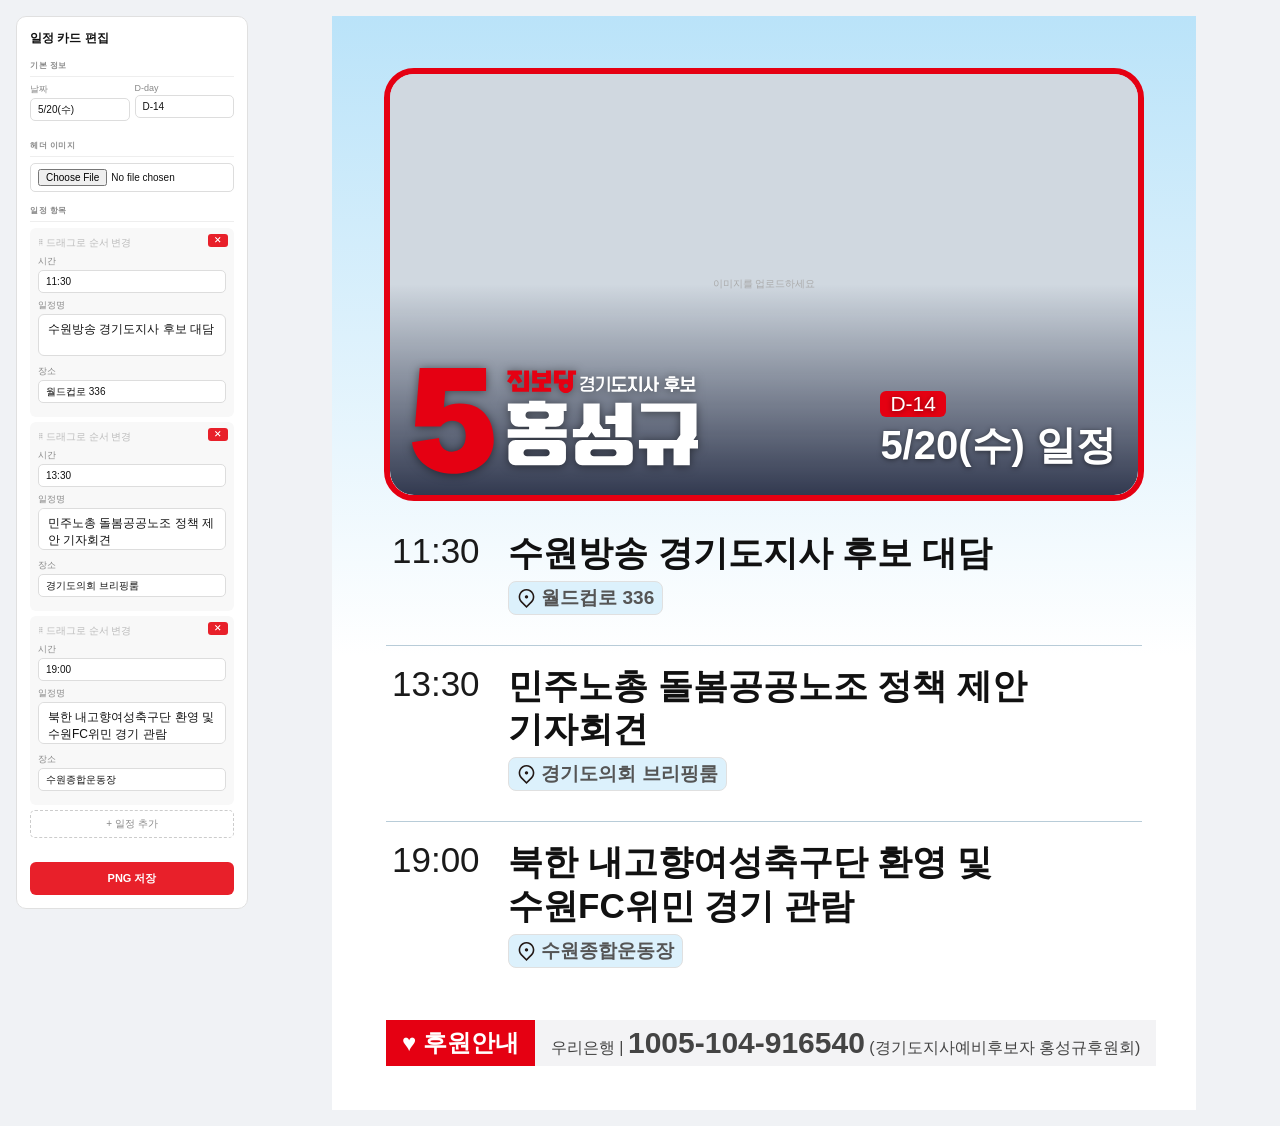
==== commit 432367e7: "svg 아이콘이 안나오는 문제 수정" ====
--- a/schedule/index.html
+++ b/schedule/index.html
@@ -192,7 +192,7 @@
         <div class="schedule-time">${item.time}</div>
         <div class="schedule-details">
           <div class="schedule-title">${item.title.replace(/\n/g, '<br>')}</div>
-          ${item.loc ? `<div class="schedule-location"><img src="location.png" style="width:1em;height:1em;flex-shrink:0;"> ${item.loc}</div>` : ''}
+          ${item.loc ? `<div class="schedule-location"><svg xmlns="http://www.w3.org/2000/svg" viewBox="0 0 23.77 28.69" style="width:1em;height:1em;flex-shrink:0;vertical-align:middle;"><path fill="#231815" d="M17.85,1.59c1.82,1.06,3.26,2.5,4.32,4.32s1.59,3.8,1.59,5.94c0,1.62-.31,3.16-.93,4.61s-1.47,2.71-2.57,3.81l-8.39,8.41L3.49,20.25c-1.09-1.08-1.95-2.34-2.57-3.79s-.93-2.97-.93-4.58c0-2.16.53-4.14,1.59-5.96S4.1,2.66,5.92,1.59s3.81-1.59,5.96-1.59,4.14.53,5.96,1.59ZM7.04,3.63c-1.45.83-2.58,1.96-3.41,3.41s-1.24,3.06-1.24,4.84c0,1.33.24,2.55.71,3.68s1.17,2.13,2.07,3.02l6.7,6.73,6.7-6.7c.91-.91,1.6-1.92,2.07-3.05s.71-2.35.71-3.68c0-1.78-.41-3.39-1.24-4.84s-1.96-2.58-3.41-3.41-3.06-1.24-4.84-1.24-3.39.41-4.84,1.24ZM9.7,10.63c.23-.38.54-.69.93-.93s.8-.35,1.25-.35.87.12,1.25.35.69.54.93.93.35.8.35,1.25-.12.87-.35,1.25-.54.69-.93.93-.8.35-1.25.35-.87-.12-1.25-.35-.69-.54-.93-.93-.35-.8-.35-1.25.12-.87.35-1.25Z"/></svg> ${item.loc}</div>` : ''}
         </div>
       </div>
     `).join('');
--- a/schedule/style.css
+++ b/schedule/style.css
@@ -333,13 +333,12 @@
   font-size: 19px;
   color: #555;
   font-weight: 600;
-  display: inline-flex;
+  display: inline-block;
   align-items: center;
   margin-top: 4px;
   padding: 3px 8px;
   border: 1px solid #e0e0e0;
   border-radius: 8px;
-  gap: 5px;
 }
 
 /* 하단 후원 정보 */
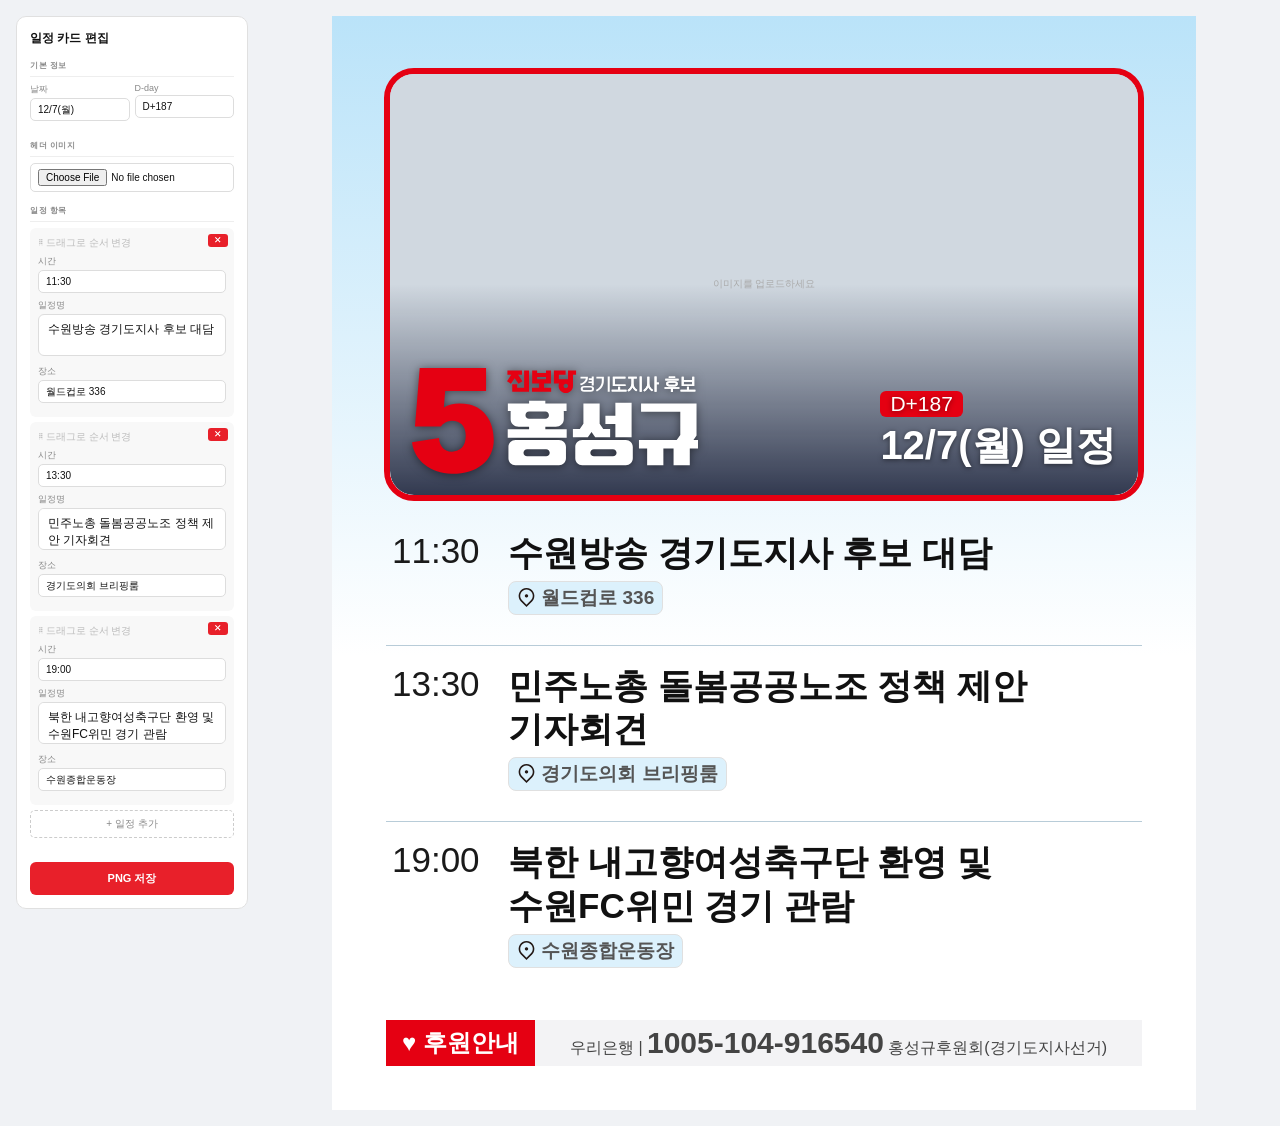
==== commit 1fa9e8d4: "사전투표 정보 삭제" ====
--- a/schedule/index.html
+++ b/schedule/index.html
@@ -3,7 +3,7 @@
 <head>
   <meta charset="UTF-8">
   <meta name="viewport" content="width=device-width, initial-scale=1.0">
-  <title>일정 카드 에디터</title>
+  <title>홍성규 후보 일정 카드 에디터</title>
   <link rel="stylesheet" as="style" crossorigin href="https://cdn.jsdelivr.net/gh/orioncactus/pretendard@v1.3.9/dist/web/static/pretendard-dynamic-subset.min.css">
   <link rel="stylesheet" href="style.css">
 </head>
@@ -20,11 +20,11 @@
       <div class="row2">
         <div class="fg">
           <label>날짜</label>
-          <input id="f-date" type="text" value="5/20(수)" oninput="updatePreview()">
+          <input id="f-date" type="text" oninput="updatePreview()">
         </div>
         <div class="fg">
           <label>D-day</label>
-          <input id="f-dday" type="text" value="D-14" oninput="updatePreview()">
+          <input id="f-dday" type="text" oninput="updatePreview()">
         </div>
       </div>
     </div>
@@ -91,14 +91,18 @@
 
       <!-- 일정 리스트 -->
       <div class="schedule-list" id="p-schedule"></div>
-
+<!--
+       <div class="vote">
+        <img src="vote.png">
+      </div>
+ -->      
       <!-- 하단 후원 정보 -->
       <div class="card-footer">
         <div class="support-btn">
           <p>♥ 후원안내</p>
         </div>
         <div class="support-text">
-          <p><span class="bank">우리은행 | </span>1005-104-916540<span class="bank"> (경기도지사예비후보자 홍성규후원회)</span></p>
+          <p><span class="bank">우리은행 | </span>1005-104-916540<span class="bank"> 홍성규후원회(경기도지사선거)</span></p>
         </div>
       </div>
 
@@ -180,36 +184,80 @@
     updatePreview();
   }
 
+  function getDefaultValues() {
+  const KST = new Date(new Date().toLocaleString('en-US', { timeZone: 'Asia/Seoul' }));
+  
+  // 날짜: +1일
+  KST.setDate(KST.getDate() + 1);
+  const days = ['일', '월', '화', '수', '목', '금', '토'];
+  const dateStr = `${KST.getMonth() + 1}/${KST.getDate()}(${days[KST.getDay()]})`;
+
+  // D-day: 6월 3일 기준
+  const election = new Date(KST.getFullYear(), 5, 3); // 6월 3일
+  const today = new Date(KST.getFullYear(), KST.getMonth(), KST.getDate());
+  const diff = Math.round((election - today) / (1000 * 60 * 60 * 24));
+  const ddayStr = diff > 0 ? `D-${diff}` : diff === 0 ? 'D-day' : `D+${Math.abs(diff)}`;
+
+  return { dateStr, ddayStr };
+}
+
   // ── 미리보기 업데이트 ──
   function updatePreview() {
     const val = id => document.getElementById(id).value;
-
     document.getElementById('p-date').textContent = val('f-date');
     document.getElementById('p-dday').textContent = val('f-dday');
 
-    document.getElementById('p-schedule').innerHTML = scheduleItems.map(item => `
+    document.getElementById('p-schedule').innerHTML = scheduleItems.map((item, i) => `
       <div class="schedule-row">
         <div class="schedule-time">${item.time}</div>
         <div class="schedule-details">
           <div class="schedule-title">${item.title.replace(/\n/g, '<br>')}</div>
-          ${item.loc ? `<div class="schedule-location"><svg xmlns="http://www.w3.org/2000/svg" viewBox="0 0 23.77 28.69" style="width:1em;height:1em;flex-shrink:0;vertical-align:middle;"><path fill="#231815" d="M17.85,1.59c1.82,1.06,3.26,2.5,4.32,4.32s1.59,3.8,1.59,5.94c0,1.62-.31,3.16-.93,4.61s-1.47,2.71-2.57,3.81l-8.39,8.41L3.49,20.25c-1.09-1.08-1.95-2.34-2.57-3.79s-.93-2.97-.93-4.58c0-2.16.53-4.14,1.59-5.96S4.1,2.66,5.92,1.59s3.81-1.59,5.96-1.59,4.14.53,5.96,1.59ZM7.04,3.63c-1.45.83-2.58,1.96-3.41,3.41s-1.24,3.06-1.24,4.84c0,1.33.24,2.55.71,3.68s1.17,2.13,2.07,3.02l6.7,6.73,6.7-6.7c.91-.91,1.6-1.92,2.07-3.05s.71-2.35.71-3.68c0-1.78-.41-3.39-1.24-4.84s-1.96-2.58-3.41-3.41-3.06-1.24-4.84-1.24-3.39.41-4.84,1.24ZM9.7,10.63c.23-.38.54-.69.93-.93s.8-.35,1.25-.35.87.12,1.25.35.69.54.93.93.35.8.35,1.25-.12.87-.35,1.25-.54.69-.93.93-.8.35-1.25.35-.87-.12-1.25-.35-.69-.54-.93-.93-.35-.8-.35-1.25.12-.87.35-1.25Z"/></svg> ${item.loc}</div>` : ''}
-        </div>
-      </div>
-    `).join('');
+          ${item.loc ? `<div class="schedule-location"><svg xmlns="http://www.w3.org/2000/svg" viewBox="0 0 23.77 28.69" style="width:1em;height:1em;flex-shrink:0;vertical-align:-3px;"><path fill="#231815" d="M17.85,1.59c1.82,1.06,3.26,2.5,4.32,4.32s1.59,3.8,1.59,5.94c0,1.62-.31,3.16-.93,4.61s-1.47,2.71-2.57,3.81l-8.39,8.41L3.49,20.25c-1.09-1.08-1.95-2.34-2.57-3.79s-.93-2.97-.93-4.58c0-2.16.53-4.14,1.59-5.96S4.1,2.66,5.92,1.59s3.81-1.59,5.96-1.59,4.14.53,5.96,1.59ZM7.04,3.63c-1.45.83-2.58,1.96-3.41,3.41s-1.24,3.06-1.24,4.84c0,1.33.24,2.55.71,3.68s1.17,2.13,2.07,3.02l6.7,6.73,6.7-6.7c.91-.91,1.6-1.92,2.07-3.05s.71-2.35.71-3.68c0-1.78-.41-3.39-1.24-4.84s-1.96-2.58-3.41-3.41-3.06-1.24-4.84-1.24-3.39.41-4.84,1.24ZM9.7,10.63c.23-.38.54-.69.93-.93s.8-.35,1.25-.35.87.12,1.25.35.69.54.93.93.35.8.35,1.25-.12.87-.35,1.25-.54.69-.93.93-.8.35-1.25.35-.87-.12-1.25-.35-.69-.54-.93-.93-.35-.8-.35-1.25.12-.87.35-1.25Z"/></svg> ${item.loc}</div>` : ''}
+        </div>
+      </div>
+      ${i < scheduleItems.length - 1 ? '<div class="schedule-sep"></div>' : ''}
+        `).join('');
   }
 
   // ── 이미지 로드 ──
   function loadImage(input) {
-    if (!input.files || !input.files[0]) return;
-    const reader = new FileReader();
-    reader.onload = e => {
+  if (!input.files || !input.files[0]) return;
+  const reader = new FileReader();
+  reader.onload = e => {
+    const original = new Image();
+    original.onload = () => {
+      const targetRatio = 16 / 9;
+      const srcRatio = original.width / original.height;
+
+      let sx, sy, sw, sh;
+      if (srcRatio > targetRatio) {
+        // 원본이 더 넓음 → 좌우 크롭
+        sh = original.height;
+        sw = sh * targetRatio;
+        sx = (original.width - sw) / 2;
+        sy = 0;
+      } else {
+        // 원본이 더 좁음 → 상하 크롭
+        sw = original.width;
+        sh = sw / targetRatio;
+        sx = 0;
+        sy = (original.height - sh) / 2;
+      }
+
+      const c = document.createElement('canvas');
+      c.width = 1600;
+      c.height = 900;
+      c.getContext('2d').drawImage(original, sx, sy, sw, sh, 0, 0, 1600, 900);
+
       const img = document.getElementById('header-img');
-      img.src = e.target.result;
+      img.src = c.toDataURL('image/png');
       img.style.display = 'block';
       document.getElementById('header-placeholder').style.display = 'none';
     };
-    reader.readAsDataURL(input.files[0]);
-  }
+    original.src = e.target.result;
+  };
+  reader.readAsDataURL(input.files[0]);
+}
 
   // ── PNG 내보내기 ──
   async function exportPng() {
@@ -238,6 +286,9 @@
   }
 
   // ── 초기화 ──
+  const { dateStr, ddayStr } = getDefaultValues();
+  document.getElementById('f-date').value = dateStr;
+  document.getElementById('f-dday').value = ddayStr;
   renderScheduleInputs();
   updatePreview();
 </script>
